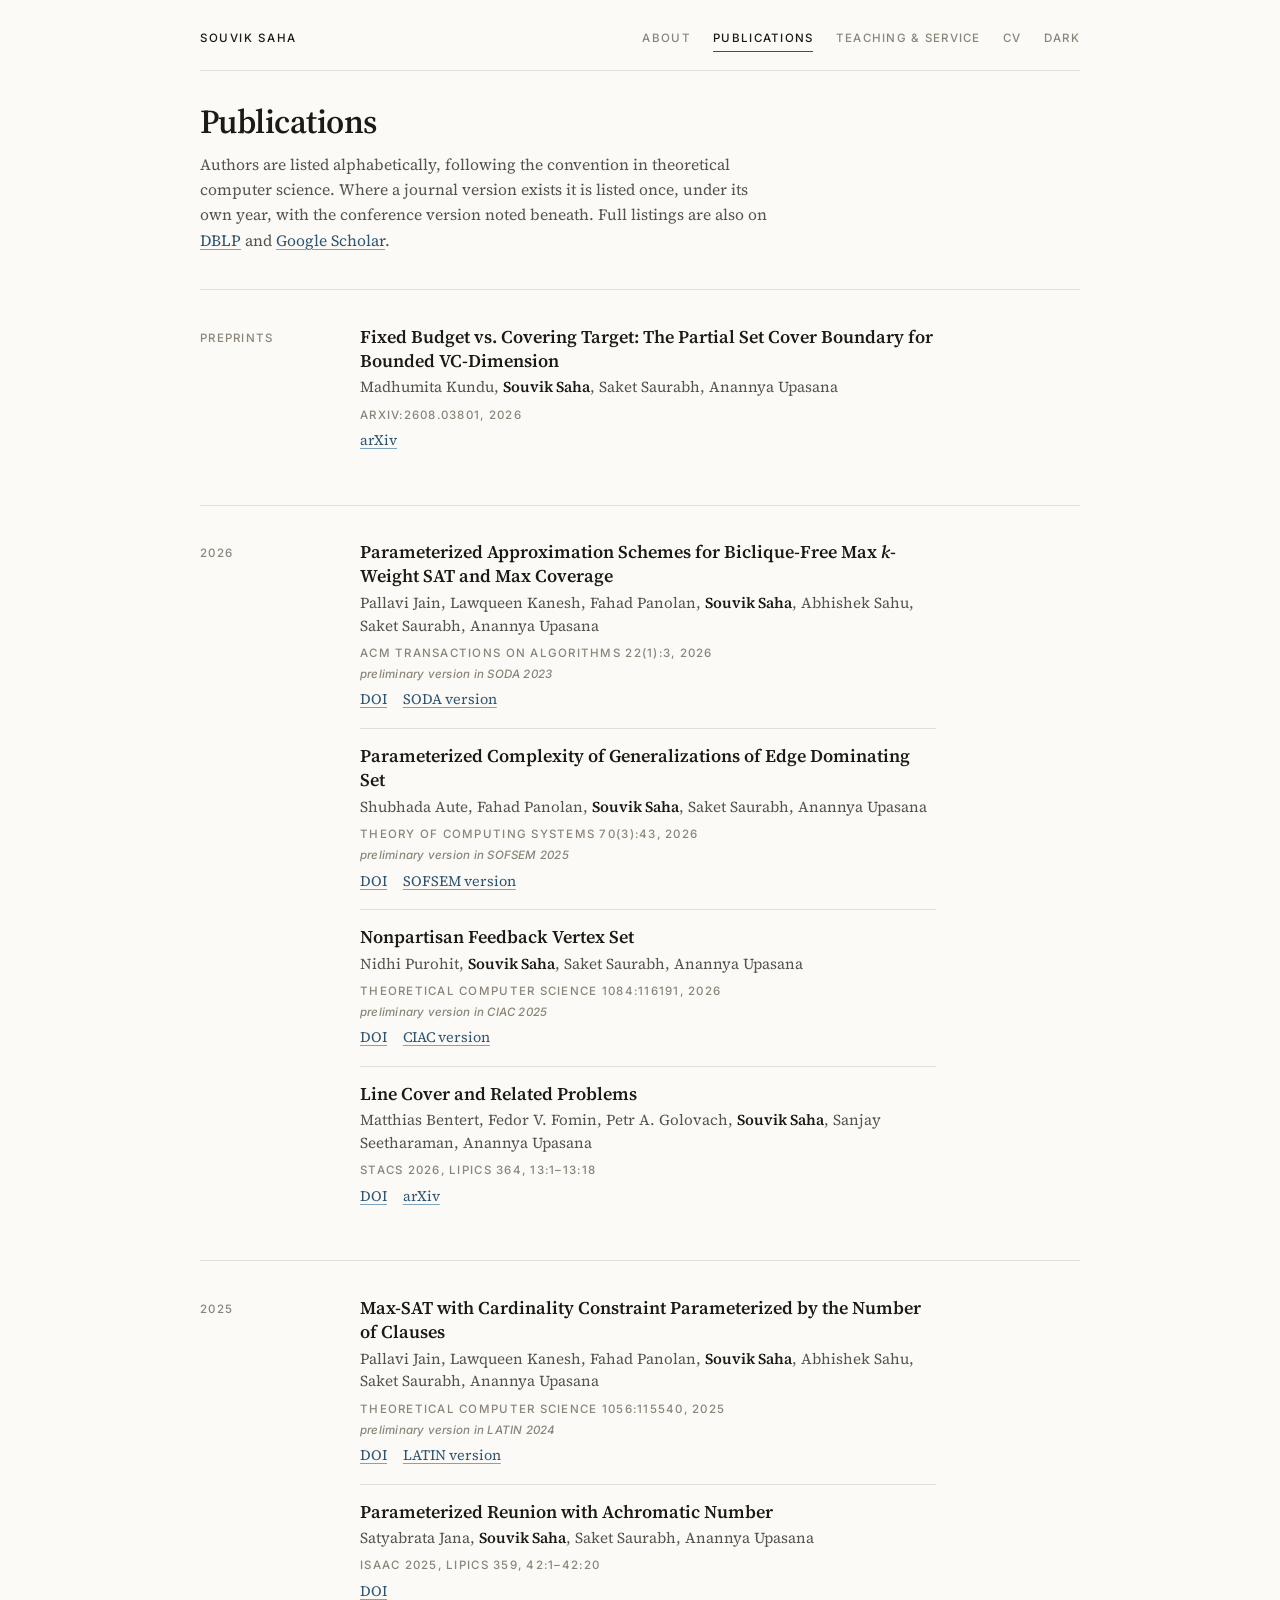
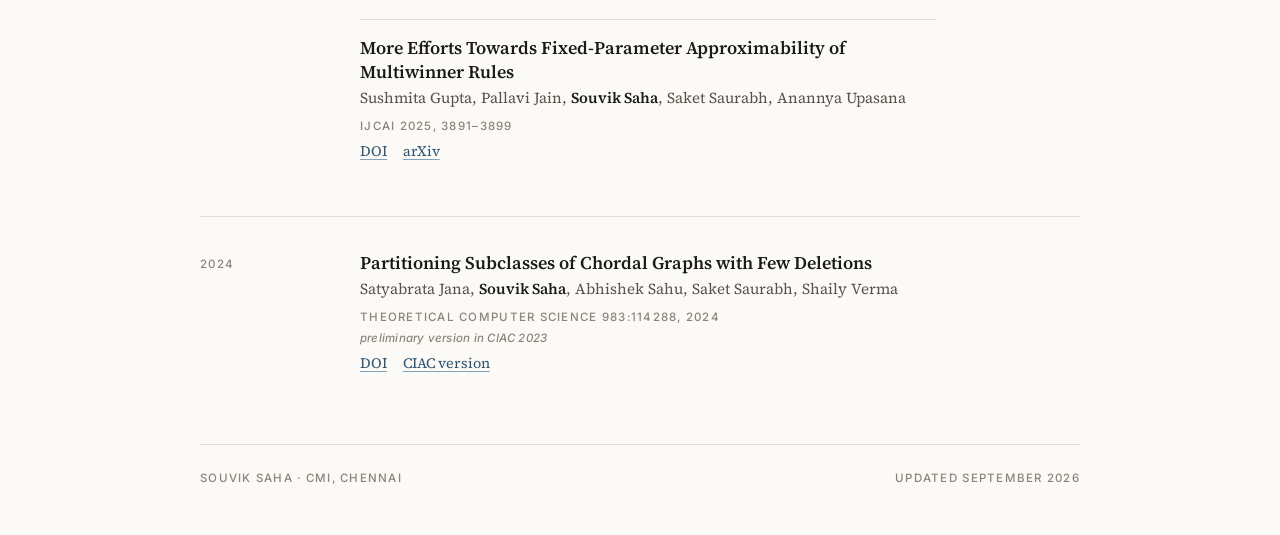
==== publications.html @ 17feb5a0 "Add files via upload" ====
<!DOCTYPE html>
<html lang="en">
<head>
<meta charset="UTF-8">
<meta name="viewport" content="width=device-width, initial-scale=1.0">
<title>Publications — Souvik Saha</title>
<meta name="description" content="Publications of Souvik Saha, National Post Doctoral Fellow at the Chennai Mathematical Institute.">
<link rel="preconnect" href="https://fonts.googleapis.com">
<link rel="preconnect" href="https://fonts.gstatic.com" crossorigin>
<link href="https://fonts.googleapis.com/css2?family=Inter:wght@400;500&family=Source+Serif+4:opsz,wght@8..60,400;8..60,600&display=swap" rel="stylesheet">
<link rel="stylesheet" href="style.css">
<script>(function(){try{var t=localStorage.getItem('theme');if(t==='dark'||t==='light')document.documentElement.setAttribute('data-theme',t);}catch(e){}})();</script>
</head>
<body>
<a class="skip" href="#main">Skip to content</a>
<div class="wrap">

  <header class="site">
    <a class="wordmark" href="index.html">Souvik Saha</a>
    <nav class="site-nav" aria-label="Sections">
      <a href="index.html">About</a>
      <a href="publications.html" aria-current="page">Publications</a>
      <a href="teaching.html">Teaching &amp; Service</a>
      <a href="souvik_cv.pdf">CV</a>
      <button class="theme-toggle" type="button">Dark</button>
    </nav>
  </header>

  <main id="main">

    <div class="page-head">
      <h1>Publications</h1>
      <p>
        Authors are listed alphabetically, following the convention in theoretical
        computer science. Where a journal version exists it is listed once, under its
        own year, with the conference version noted beneath. Full listings are also on
        <a href="https://dblp.org/pid/257/0857-2.html">DBLP</a> and
        <a href="https://scholar.google.com/citations?user=YKcPfVgAAAAJ&amp;hl=en">Google Scholar</a>.
      </p>
    </div>

    <!-- To add a paper, copy one <li class="pub"> block into the right year.
         A new year is a new <section class="section"> with the year as its <h2>. -->

    <section class="section">
      <h2>Preprints</h2>
      <div class="body">
        <ul class="pubs">
          <li class="pub">
            <span class="pub-title">Fixed Budget vs. Covering Target: The Partial Set Cover Boundary for Bounded VC-Dimension</span>
            <span class="pub-authors">Madhumita Kundu, <strong>Souvik Saha</strong>, Saket Saurabh, Anannya Upasana</span>
            <span class="pub-venue">arXiv:2608.03801, 2026</span>
            <span class="pub-links"><a href="https://arxiv.org/abs/2608.03801">arXiv</a></span>
          </li>
        </ul>
      </div>
    </section>

    <section class="section">
      <h2>2026</h2>
      <div class="body">
        <ul class="pubs">
          <li class="pub">
            <span class="pub-title">Parameterized Approximation Schemes for Biclique-Free Max <em>k</em>-Weight SAT and Max Coverage</span>
            <span class="pub-authors">Pallavi Jain, Lawqueen Kanesh, Fahad Panolan, <strong>Souvik Saha</strong>, Abhishek Sahu, Saket Saurabh, Anannya Upasana</span>
            <span class="pub-venue">ACM Transactions on Algorithms 22(1):3, 2026 <span class="note">preliminary version in SODA 2023</span></span>
            <span class="pub-links"><a href="https://doi.org/10.1145/3763238">DOI</a> <a href="https://doi.org/10.1137/1.9781611977554.ch143">SODA version</a></span>
          </li>
          <li class="pub">
            <span class="pub-title">Parameterized Complexity of Generalizations of Edge Dominating Set</span>
            <span class="pub-authors">Shubhada Aute, Fahad Panolan, <strong>Souvik Saha</strong>, Saket Saurabh, Anannya Upasana</span>
            <span class="pub-venue">Theory of Computing Systems 70(3):43, 2026 <span class="note">preliminary version in SOFSEM 2025</span></span>
            <span class="pub-links"><a href="https://doi.org/10.1007/s00224-026-10288-5">DOI</a> <a href="https://doi.org/10.1007/978-3-031-82670-2_6">SOFSEM version</a></span>
          </li>
          <li class="pub">
            <span class="pub-title">Nonpartisan Feedback Vertex Set</span>
            <span class="pub-authors">Nidhi Purohit, <strong>Souvik Saha</strong>, Saket Saurabh, Anannya Upasana</span>
            <span class="pub-venue">Theoretical Computer Science 1084:116191, 2026 <span class="note">preliminary version in CIAC 2025</span></span>
            <span class="pub-links"><a href="https://doi.org/10.1016/j.tcs.2026.116191">DOI</a> <a href="https://doi.org/10.1007/978-3-031-92935-9_14">CIAC version</a></span>
          </li>
          <li class="pub">
            <span class="pub-title">Line Cover and Related Problems</span>
            <span class="pub-authors">Matthias Bentert, Fedor V. Fomin, Petr A. Golovach, <strong>Souvik Saha</strong>, Sanjay Seetharaman, Anannya Upasana</span>
            <span class="pub-venue">STACS 2026, LIPIcs 364, 13:1–13:18</span>
            <span class="pub-links"><a href="https://doi.org/10.4230/LIPIcs.STACS.2026.13">DOI</a> <a href="https://arxiv.org/abs/2512.17268">arXiv</a></span>
          </li>
        </ul>
      </div>
    </section>

    <section class="section">
      <h2>2025</h2>
      <div class="body">
        <ul class="pubs">
          <li class="pub">
            <span class="pub-title">Max-SAT with Cardinality Constraint Parameterized by the Number of Clauses</span>
            <span class="pub-authors">Pallavi Jain, Lawqueen Kanesh, Fahad Panolan, <strong>Souvik Saha</strong>, Abhishek Sahu, Saket Saurabh, Anannya Upasana</span>
            <span class="pub-venue">Theoretical Computer Science 1056:115540, 2025 <span class="note">preliminary version in LATIN 2024</span></span>
            <span class="pub-links"><a href="https://doi.org/10.1016/j.tcs.2025.115540">DOI</a> <a href="https://doi.org/10.1007/978-3-031-55601-2_15">LATIN version</a></span>
          </li>
          <li class="pub">
            <span class="pub-title">Parameterized Reunion with Achromatic Number</span>
            <span class="pub-authors">Satyabrata Jana, <strong>Souvik Saha</strong>, Saket Saurabh, Anannya Upasana</span>
            <span class="pub-venue">ISAAC 2025, LIPIcs 359, 42:1–42:20</span>
            <span class="pub-links"><a href="https://doi.org/10.4230/LIPIcs.ISAAC.2025.42">DOI</a></span>
          </li>
          <li class="pub">
            <span class="pub-title">More Efforts Towards Fixed-Parameter Approximability of Multiwinner Rules</span>
            <span class="pub-authors">Sushmita Gupta, Pallavi Jain, <strong>Souvik Saha</strong>, Saket Saurabh, Anannya Upasana</span>
            <span class="pub-venue">IJCAI 2025, 3891–3899</span>
            <span class="pub-links"><a href="https://doi.org/10.24963/ijcai.2025/433">DOI</a> <a href="https://arxiv.org/abs/2505.12699">arXiv</a></span>
          </li>
        </ul>
      </div>
    </section>

    <section class="section">
      <h2>2024</h2>
      <div class="body">
        <ul class="pubs">
          <li class="pub">
            <span class="pub-title">Partitioning Subclasses of Chordal Graphs with Few Deletions</span>
            <span class="pub-authors">Satyabrata Jana, <strong>Souvik Saha</strong>, Abhishek Sahu, Saket Saurabh, Shaily Verma</span>
            <span class="pub-venue">Theoretical Computer Science 983:114288, 2024 <span class="note">preliminary version in CIAC 2023</span></span>
            <span class="pub-links"><a href="https://doi.org/10.1016/j.tcs.2023.114288">DOI</a> <a href="https://doi.org/10.1007/978-3-031-30448-4_21">CIAC version</a></span>
          </li>
        </ul>
      </div>
    </section>

  </main>

  <footer class="site">
    <span>Souvik Saha &middot; CMI, Chennai</span>
    <span>Updated September 2026</span>
  </footer>

</div>
<script src="site.js"></script>
</body>
</html>
---- style.css ----
/* ------------------------------------------------------------------
   Souvik Saha — academic homepage
   One stylesheet shared by index.html, publications.html, teaching.html
   ------------------------------------------------------------------ */

/* --- Palette (light is the default; dark overrides below) ---------- */
:root {
  --paper:      #fbfaf7;   /* warm near-white page */
  --paper-2:    #f3f1ec;   /* faint fill (portrait frame, code) */
  --ink:        #1b1a17;   /* body text */
  --ink-soft:   #57534b;   /* authors, secondary prose */
  --ink-faint:  #8b8479;   /* labels, dates, venues */
  --rule:       #e3dfd6;   /* hairlines */
  --accent:     #2f5470;   /* links */
  --accent-2:   #7fa3bd;   /* link underline at rest */
  --measure:    36rem;     /* comfortable line length */
  --label-col:  7.5rem;    /* width of the marginal label column */
}

@media (prefers-color-scheme: dark) {
  :root:not([data-theme="light"]) {
    --paper:     #16181b;
    --paper-2:   #1e2126;
    --ink:       #e9e6e0;
    --ink-soft:  #a9a49b;
    --ink-faint: #7e7970;
    --rule:      #2c3036;
    --accent:    #9cc0da;
    --accent-2:  #4d6a80;
  }
}

:root[data-theme="dark"] {
  --paper:     #16181b;
  --paper-2:   #1e2126;
  --ink:       #e9e6e0;
  --ink-soft:  #a9a49b;
  --ink-faint: #7e7970;
  --rule:      #2c3036;
  --accent:    #9cc0da;
  --accent-2:  #4d6a80;
}

/* --- Base ---------------------------------------------------------- */
*, *::before, *::after { box-sizing: border-box; }

html { -webkit-text-size-adjust: 100%; }

body {
  margin: 0;
  background: var(--paper);
  color: var(--ink);
  font-family: "Source Serif 4", Georgia, "Iowan Old Style", "Times New Roman", serif;
  font-size: 1.0625rem;
  line-height: 1.62;
  font-synthesis-weight: none;
  -webkit-font-smoothing: antialiased;
  text-rendering: optimizeLegibility;
}

@media (min-width: 40rem) { body { font-size: 1.125rem; } }

p { margin: 0 0 1.1em; }
p:last-child { margin-bottom: 0; }

a {
  color: var(--accent);
  text-decoration: underline;
  text-decoration-color: var(--accent-2);
  text-decoration-thickness: 1px;
  text-underline-offset: 0.18em;
}
a:hover { text-decoration-color: var(--accent); }
a:focus-visible {
  outline: 2px solid var(--accent);
  outline-offset: 3px;
  border-radius: 2px;
}

/* --- The small-caps label voice used for all metadata -------------- */
.label,
.site-nav a,
.wordmark,
.theme-toggle,
.section > h2,
.pub-venue,
.when,
.entry-meta,
.pubs-note-key,
footer.site {
  font-family: Inter, ui-sans-serif, system-ui, -apple-system, "Segoe UI", sans-serif;
  font-size: 0.72rem;
  font-weight: 500;
  letter-spacing: 0.11em;
  text-transform: uppercase;
}

/* --- Page frame ---------------------------------------------------- */
.wrap {
  max-width: 58rem;
  margin: 0 auto;
  padding: 0 1.5rem;
}

.skip {
  position: absolute;
  left: -9999px;
}
.skip:focus {
  left: 1.5rem;
  top: 0.75rem;
  z-index: 10;
  background: var(--paper);
  border: 1px solid var(--rule);
  padding: 0.5rem 0.75rem;
}

/* --- Masthead ------------------------------------------------------ */
header.site {
  display: flex;
  align-items: baseline;
  justify-content: space-between;
  gap: 1.5rem;
  flex-wrap: wrap;
  padding: 1.75rem 0 1.1rem;
}

.wordmark {
  color: var(--ink);
  text-decoration: none;
  letter-spacing: 0.14em;
}
.wordmark:hover { color: var(--accent); }

.site-nav {
  display: flex;
  align-items: baseline;
  gap: 1.4rem;
  margin-left: auto;
  flex-wrap: wrap;
}
.site-nav a {
  color: var(--ink-faint);
  text-decoration: none;
  padding-bottom: 0.2rem;
  border-bottom: 1px solid transparent;
}
.site-nav a:hover { color: var(--ink); }
.site-nav a[aria-current="page"] {
  color: var(--ink);
  border-bottom-color: var(--accent);
}

.theme-toggle {
  background: none;
  border: 0;
  padding: 0.2rem 0;
  color: var(--ink-faint);
  cursor: pointer;
}
.theme-toggle:hover { color: var(--ink); }

/* --- Intro block (home page) --------------------------------------- */
.intro {
  display: flex;
  gap: 2.5rem;
  align-items: flex-start;
  justify-content: space-between;
  padding: 2rem 0 2.75rem;
  border-top: 1px solid var(--rule);
}

.intro-text { max-width: var(--measure); }

h1 {
  margin: 0 0 0.5rem;
  font-weight: 600;
  font-size: clamp(2.1rem, 6vw, 2.75rem);
  line-height: 1.1;
  letter-spacing: -0.015em;
}

.role {
  margin: 0 0 1.1rem;
  color: var(--ink-soft);
  line-height: 1.5;
}
.role .role-1 { color: var(--ink); }

.contact {
  margin: 0;
  color: var(--ink-soft);
  font-size: 0.95rem;
  line-height: 1.9;
}
.contact .sep { color: var(--rule); padding: 0 0.45rem; }

.portrait {
  width: 150px;
  height: 150px;
  object-fit: cover;
  border-radius: 2px;
  background: var(--paper-2);
  box-shadow: 0 0 0 1px var(--rule);
  flex: none;
}

@media (max-width: 40rem) {
  .intro { flex-direction: column-reverse; align-items: flex-start; gap: 1.5rem; }
  .portrait { width: 110px; height: 110px; }
}

/* --- Page head (inner pages) --------------------------------------- */
.page-head {
  padding: 2rem 0 2.25rem;
  border-top: 1px solid var(--rule);
}
.page-head h1 { font-size: clamp(1.7rem, 4.5vw, 2.1rem); }
.page-head p {
  max-width: var(--measure);
  color: var(--ink-soft);
  font-size: 0.98rem;
  margin: 0.75rem 0 0;
}

/* --- Sections with a marginal label -------------------------------- */
.section {
  display: grid;
  grid-template-columns: var(--label-col) minmax(0, 1fr);
  gap: 0 2.5rem;
  padding: 2rem 0 2.25rem;
  border-top: 1px solid var(--rule);
}
.section > h2 {
  margin: 0;
  padding-top: 0.42rem;
  color: var(--ink-faint);
  font-weight: 500;
}
.section > .body { max-width: var(--measure); }

@media (max-width: 46rem) {
  .section { grid-template-columns: 1fr; gap: 0.85rem 0; }
  .section > h2 { padding-top: 0; }
}

/* --- Plain lists (research interests) ------------------------------ */
ul.plain {
  list-style: none;
  margin: 0;
  padding: 0;
}
ul.plain li {
  padding: 0.3rem 0 0.3rem 1.7rem;
  position: relative;
}
ul.plain li::before {
  content: "—";
  position: absolute;
  left: 0;
  color: var(--ink-faint);
}

/* --- News ---------------------------------------------------------- */
ul.news {
  list-style: none;
  margin: 0;
  padding: 0;
}
ul.news li {
  display: grid;
  grid-template-columns: 5.25rem minmax(0, 1fr);
  gap: 0 1rem;
  padding: 0.5rem 0;
  font-size: 0.98rem;
}
.when {
  color: var(--ink-faint);
  padding-top: 0.34rem;
  font-variant-numeric: tabular-nums;
}
@media (max-width: 34rem) {
  ul.news li { grid-template-columns: 1fr; gap: 0.15rem; }
  .when { padding-top: 0; }
}

@media (max-width: 32rem) {
  header.site { gap: 0.75rem; }
  .site-nav { gap: 0.95rem; }
}

/* --- Publications -------------------------------------------------- */
ul.pubs {
  list-style: none;
  margin: 0;
  padding: 0;
}
.pub { padding: 0.95rem 0; }
.pub + .pub { border-top: 1px solid var(--rule); }
.pub:first-child { padding-top: 0.15rem; }

.pub-title {
  display: block;
  font-weight: 600;
  line-height: 1.35;
}
.pub-title a { color: inherit; }

.pub-authors {
  display: block;
  margin-top: 0.2rem;
  color: var(--ink-soft);
  font-size: 0.95rem;
  line-height: 1.5;
}
.pub-authors strong { color: var(--ink); font-weight: 600; }

.pub-venue {
  display: block;
  margin-top: 0.4rem;
  color: var(--ink-faint);
}
.pub-venue .note {
  display: block;
  margin-top: 0.15rem;
  text-transform: none;
  letter-spacing: 0.02em;
  font-style: italic;
}

.pub-links {
  margin-top: 0.35rem;
  font-size: 0.9rem;
}
.pub-links a + a { margin-left: 0.8rem; }

/* --- Teaching / talks / service entries ---------------------------- */
.entry { padding: 0.85rem 0; }
.entry + .entry { border-top: 1px solid var(--rule); }
.entry:first-child { padding-top: 0.15rem; }
.entry-title { display: block; font-weight: 600; line-height: 1.35; }
.entry-title a { color: inherit; }
.entry-meta {
  display: block;
  margin-top: 0.3rem;
  color: var(--ink-faint);
}
.entry-note {
  display: block;
  margin-top: 0.25rem;
  color: var(--ink-soft);
  font-size: 0.95rem;
}

/* --- Footer -------------------------------------------------------- */
footer.site {
  margin-top: 1rem;
  padding: 1.5rem 0 3rem;
  border-top: 1px solid var(--rule);
  color: var(--ink-faint);
  display: flex;
  justify-content: space-between;
  gap: 1rem;
  flex-wrap: wrap;
}
footer.site a { color: var(--ink-faint); text-decoration-color: var(--rule); }
footer.site a:hover { color: var(--ink); }

/* --- Print --------------------------------------------------------- */
@media print {
  :root { --paper: #fff; --ink: #000; --ink-soft: #333; --ink-faint: #555; --rule: #ccc; --accent: #000; --accent-2: #999; }
  .site-nav, .theme-toggle, .skip { display: none; }
  body { font-size: 10.5pt; }
  .wrap { max-width: none; padding: 0; }
  a { text-decoration: none; }
}
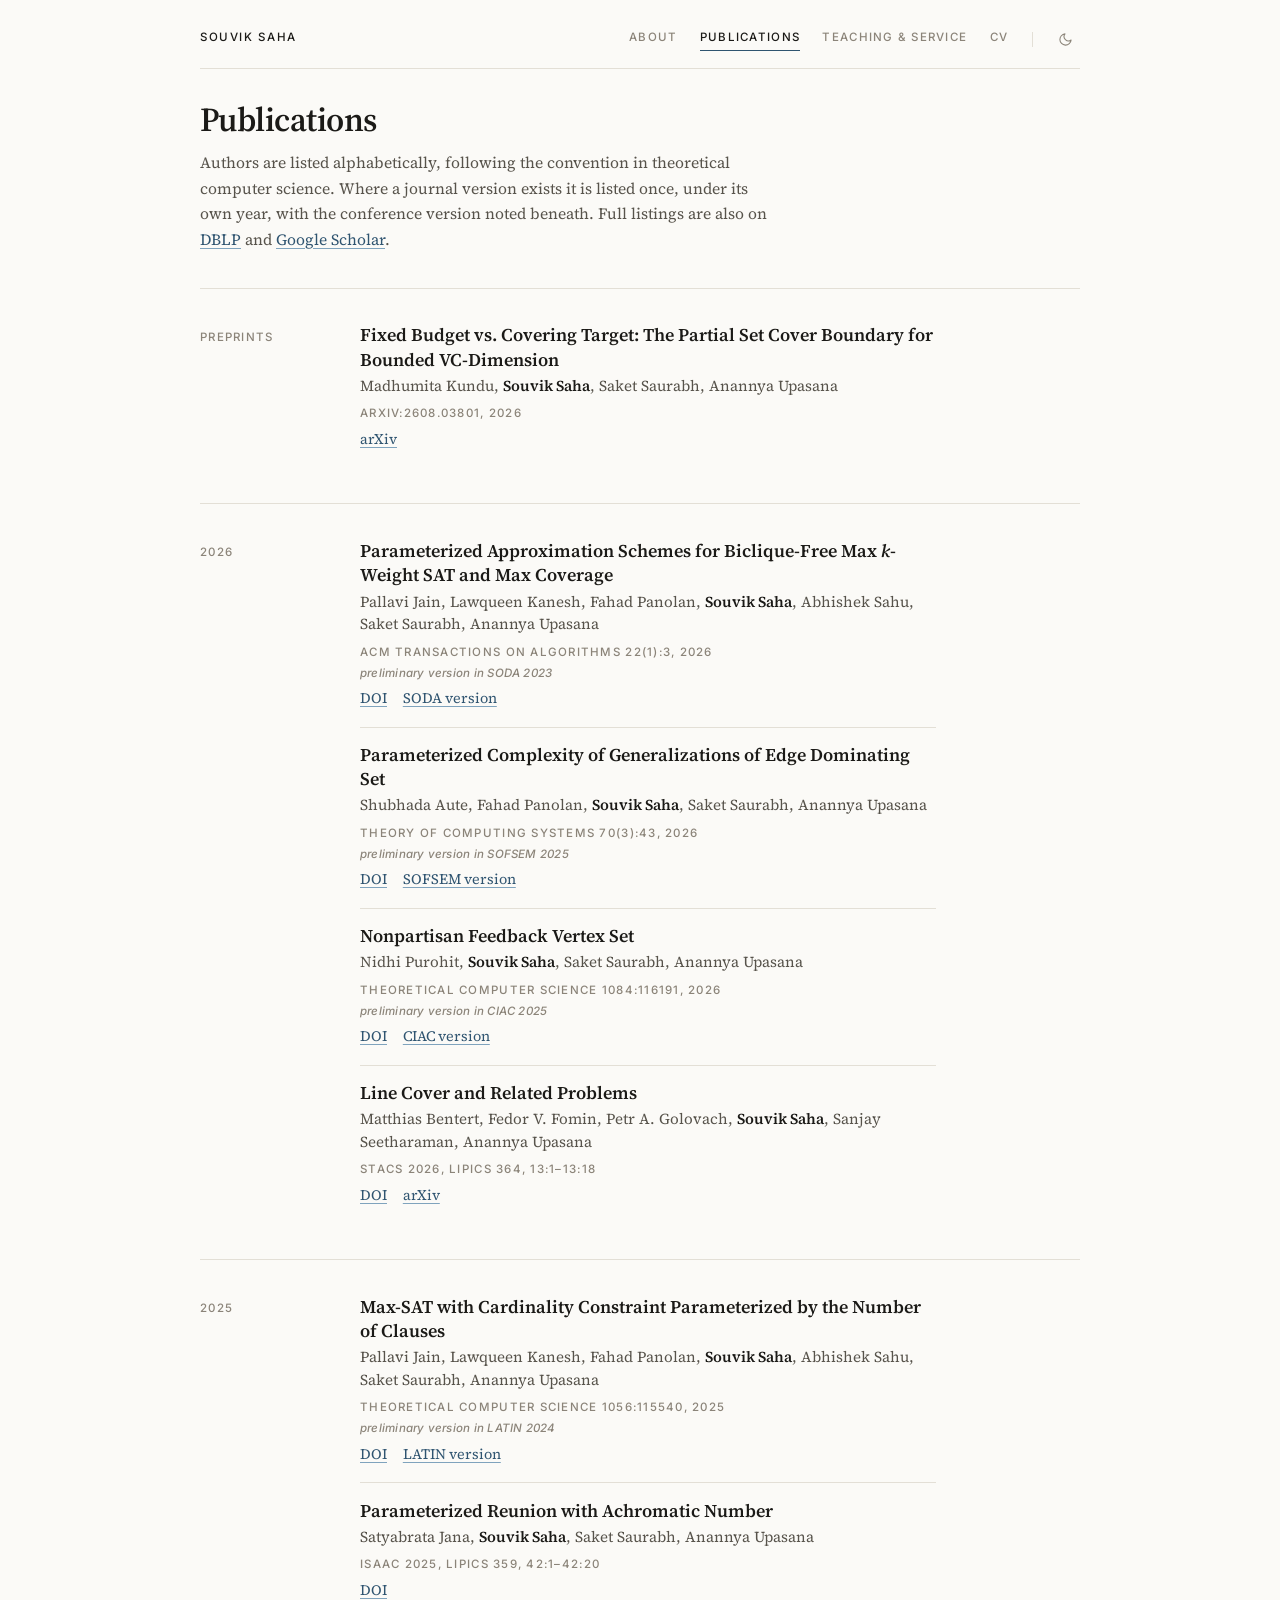
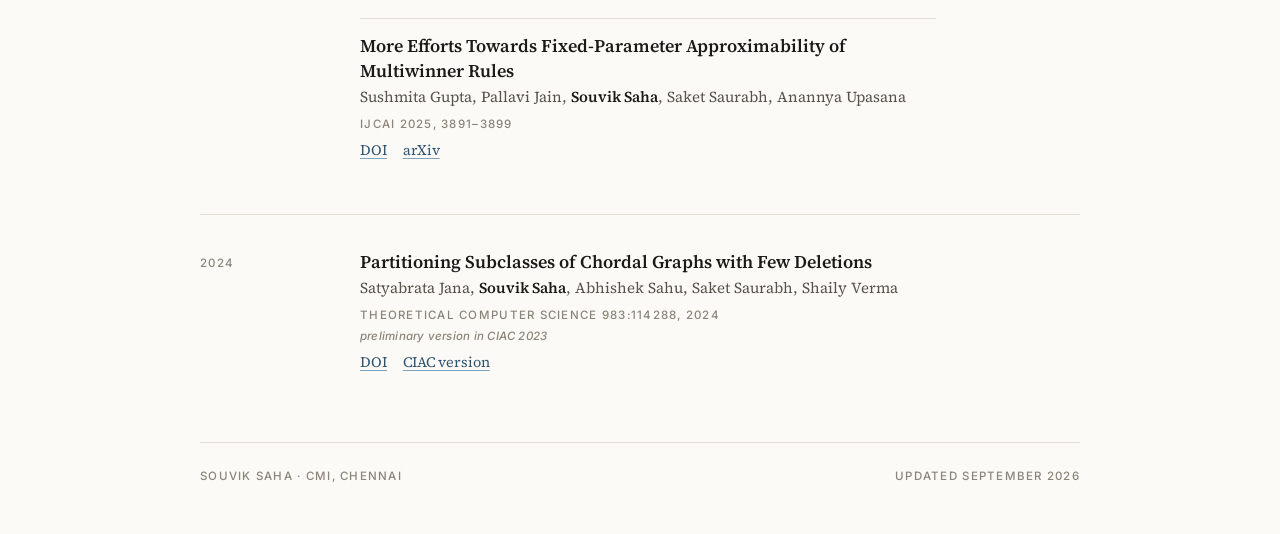
==== commit 784a44a6: "Add files via upload" ====
--- a/publications.html
+++ b/publications.html
@@ -22,7 +22,11 @@
       <a href="publications.html" aria-current="page">Publications</a>
       <a href="teaching.html">Teaching &amp; Service</a>
       <a href="souvik_cv.pdf">CV</a>
-      <button class="theme-toggle" type="button">Dark</button>
+      <span class="nav-sep" aria-hidden="true"></span>
+      <button class="theme-toggle" type="button" data-mode="light" aria-label="Switch to dark theme" title="Toggle theme">
+        <svg class="i-moon" width="15" height="15" viewBox="0 0 24 24" fill="none" stroke="currentColor" stroke-width="1.7" stroke-linecap="round" stroke-linejoin="round" aria-hidden="true"><path d="M21 12.8A9 9 0 1 1 11.2 3a7 7 0 0 0 9.8 9.8Z"/></svg>
+        <svg class="i-sun" width="15" height="15" viewBox="0 0 24 24" fill="none" stroke="currentColor" stroke-width="1.7" stroke-linecap="round" stroke-linejoin="round" aria-hidden="true"><circle cx="12" cy="12" r="4"/><path d="M12 2.5v2M12 19.5v2M5.1 5.1l1.4 1.4M17.5 17.5l1.4 1.4M2.5 12h2M19.5 12h2M5.1 18.9l1.4-1.4M17.5 6.5l1.4-1.4"/></svg>
+      </button>
     </nav>
   </header>
 
--- a/style.css
+++ b/style.css
@@ -81,7 +81,6 @@
 .label,
 .site-nav a,
 .wordmark,
-.theme-toggle,
 .section > h2,
 .pub-venue,
 .when,
@@ -151,14 +150,46 @@
   border-bottom-color: var(--accent);
 }
 
+.nav-sep {
+  align-self: center;
+  width: 1px;
+  height: 0.9rem;
+  background: var(--rule);
+  margin: 0 -0.35rem 0 0.1rem;
+}
+
 .theme-toggle {
+  align-self: center;
+  display: inline-flex;
+  align-items: center;
+  justify-content: center;
+  width: 30px;
+  height: 30px;
+  margin: -6px 0;
+  padding: 0;
+  border: 0;
+  border-radius: 50%;
   background: none;
+  color: var(--ink-faint);
+  cursor: pointer;
+  transition: color 0.15s ease, background-color 0.15s ease;
+}
+.theme-toggle:hover { color: var(--ink); background: var(--paper-2); }
+.theme-toggle:focus-visible { outline: 2px solid var(--accent); outline-offset: 2px; }
+.theme-toggle svg { display: block; }
+.theme-toggle .i-sun { display: none; }
+.theme-toggle[data-mode="dark"] .i-sun { display: block; }
+.theme-toggle[data-mode="dark"] .i-moon { display: none; }
+
+.sr-only {
+  position: absolute;
+  width: 1px; height: 1px;
+  padding: 0; margin: -1px;
+  overflow: hidden;
+  clip: rect(0 0 0 0);
+  white-space: nowrap;
   border: 0;
-  padding: 0.2rem 0;
-  color: var(--ink-faint);
-  cursor: pointer;
-}
-.theme-toggle:hover { color: var(--ink); }
+}
 
 /* --- Intro block (home page) --------------------------------------- */
 .intro {
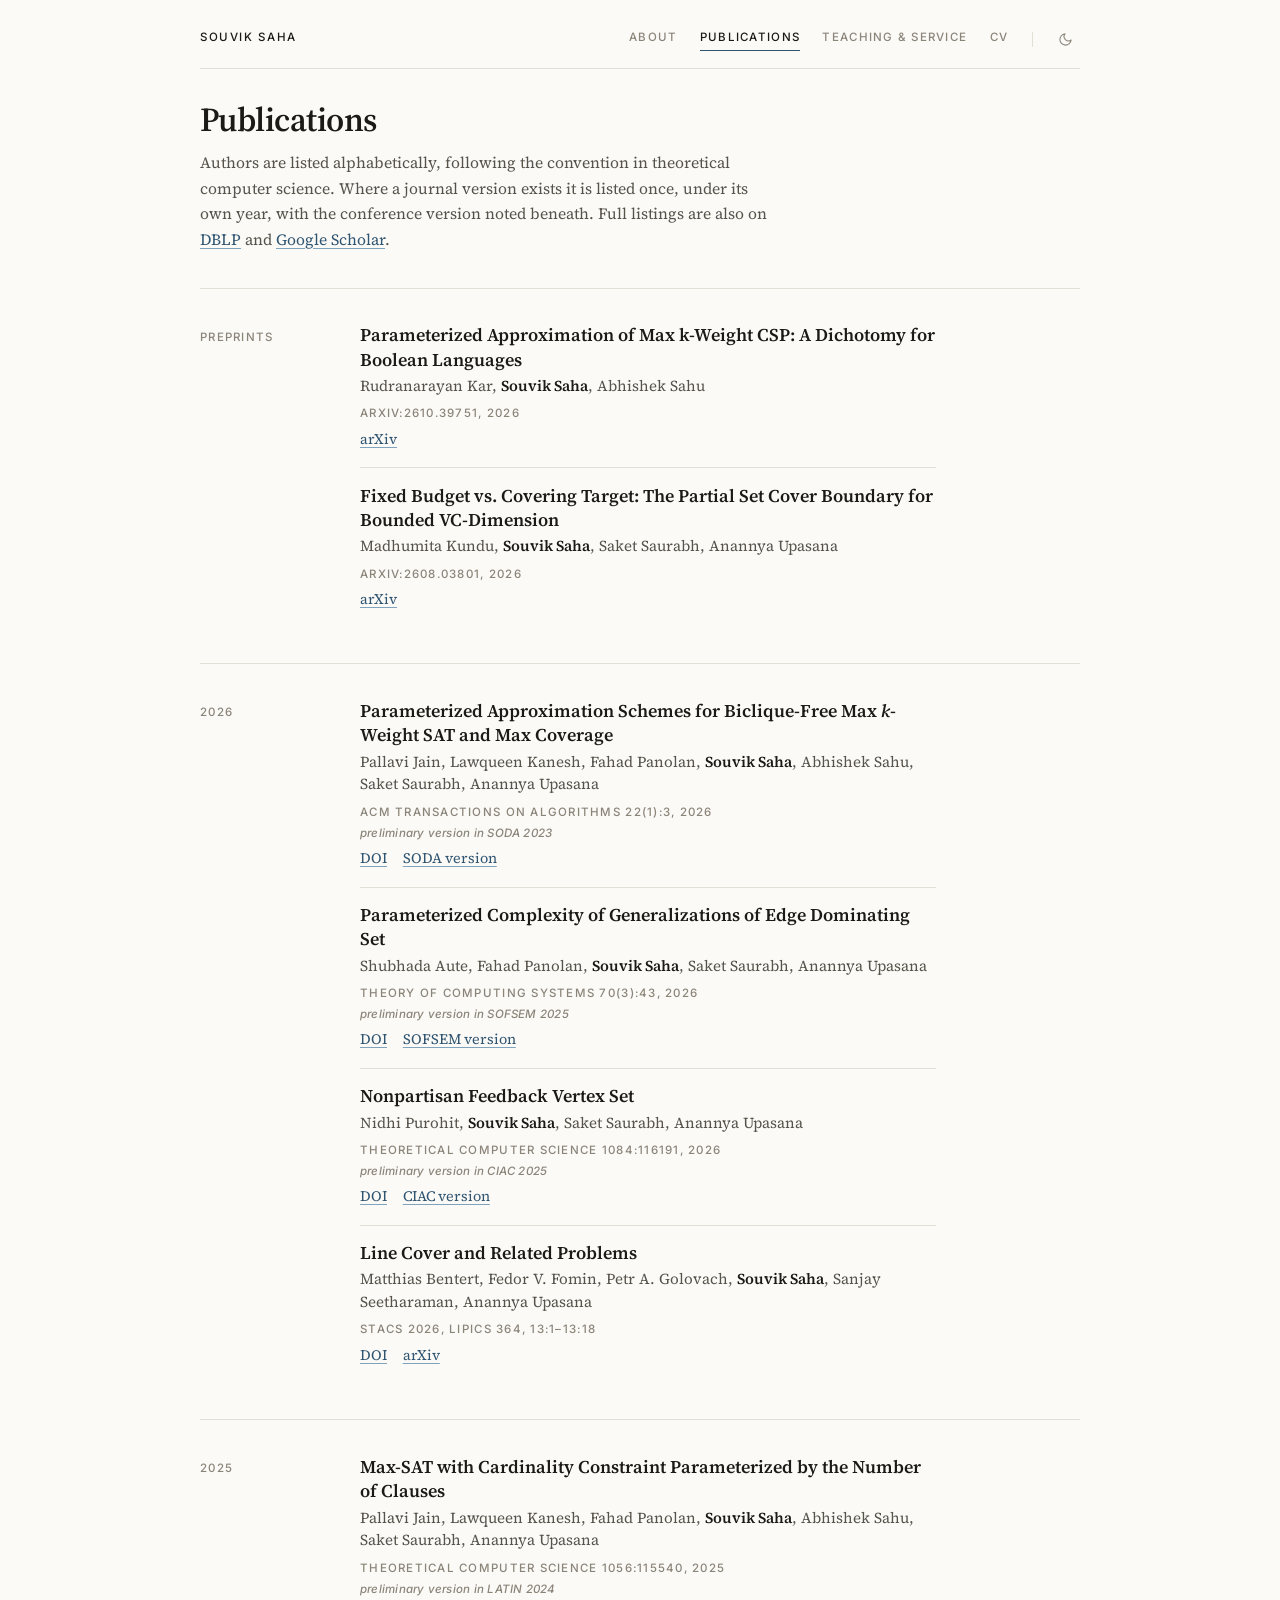
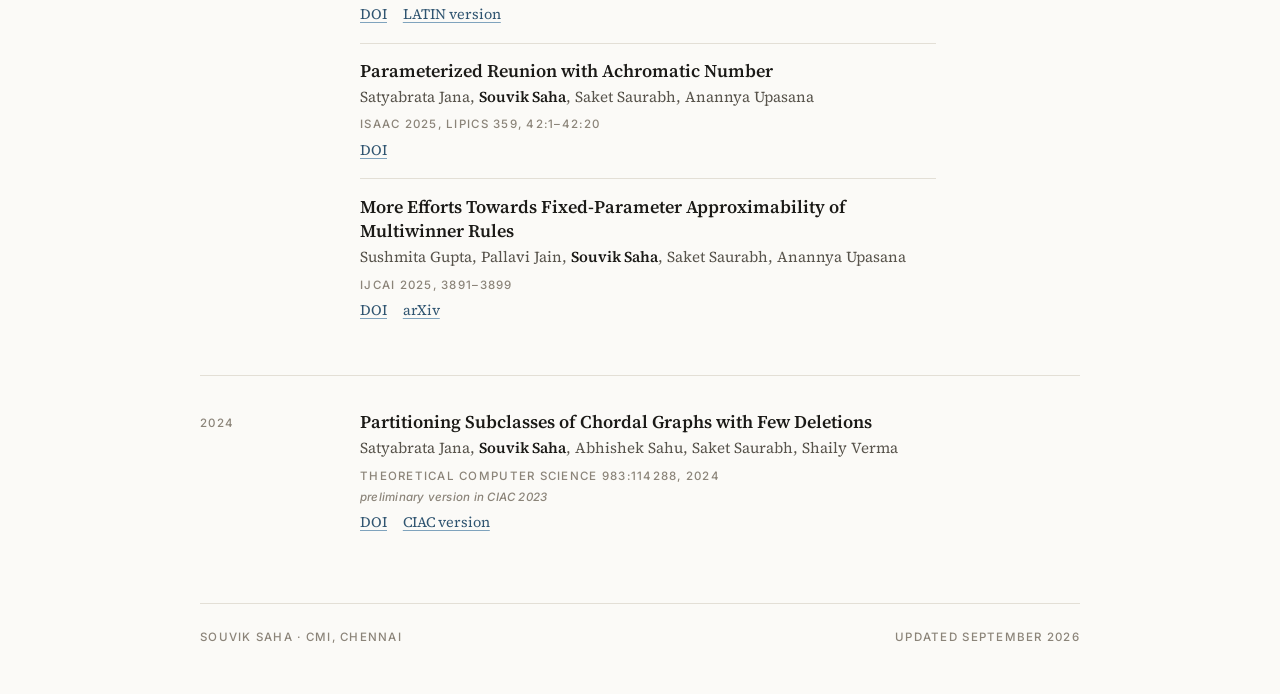
==== commit 6fe72e14: "Add Max k-Weight CSP preprint (arXiv:2610.39751) Co-Authored-By: Claude Opus 5.5 <noreply@anthropic." ====
--- a/publications.html
+++ b/publications.html
@@ -50,6 +50,12 @@
       <h2>Preprints</h2>
       <div class="body">
         <ul class="pubs">
+          <li class="pub">
+            <span class="pub-title">Parameterized Approximation of Max k-Weight CSP: A Dichotomy for Boolean Languages</span>
+            <span class="pub-authors">Rudranarayan Kar, <strong>Souvik Saha</strong>, Abhishek Sahu</span>
+            <span class="pub-venue">arXiv:2610.39751, 2026</span>
+            <span class="pub-links"><a href="https://arxiv.org/abs/2610.39751">arXiv</a></span>
+          </li>
           <li class="pub">
             <span class="pub-title">Fixed Budget vs. Covering Target: The Partial Set Cover Boundary for Bounded VC-Dimension</span>
             <span class="pub-authors">Madhumita Kundu, <strong>Souvik Saha</strong>, Saket Saurabh, Anannya Upasana</span>
